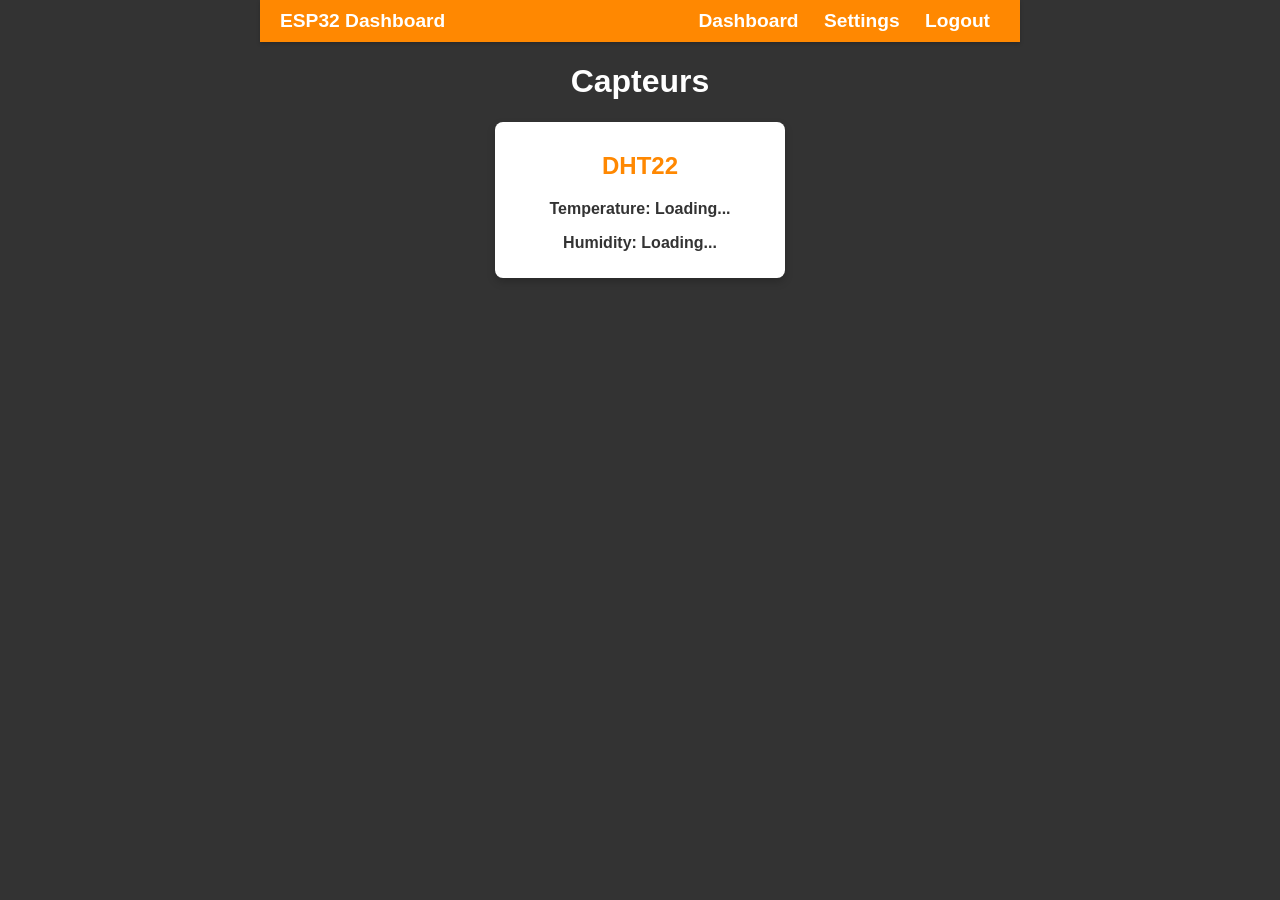
==== esp32/data/index.html @ 64adc0a6 "First commit This is a refactored version of the ESP32-Web-Server codebase. I have streamlined the p" ====
<!DOCTYPE html>
<html lang="en">
<head>
  <title>ESP32 Dashboard</title>
  <meta charset="UTF-8">
  <meta name="viewport" content="width=device-width, initial-scale=1">
  <link rel="stylesheet" href="style.css">
</head>
<body>
  <div class="nav">
    <span>ESP32 Dashboard</span>
    <div>
      <a href="/">Dashboard</a>
      <a href="/settings">Settings</a>
      <a href="/logout">Logout</a>
    </div>
  </div>

  <h1>Capteurs</h1>
  <div class="card">
    <h2>DHT22</h2>
    <p id="temperature">Temperature: Loading...</p>
    <p id="humidity">Humidity: Loading...</p>
  </div>
  
  <script src="script.js"></script>
</body>
</html>
---- esp32/data/style.css ----
body {
  font-family: Arial, sans-serif;
  background: rgb(51, 51, 51);
  padding: 0;
  margin: 0;
  text-align: center;
}
.nav {
  background: #ff8801;
  color: white;
  width: 90%;
  max-width: 720px;
  padding: 10px 20px;
  margin: 0px auto;
  display: flex;
  justify-content: space-between;
  align-items: center;
  box-shadow: 0 2px 4px rgba(0, 0, 0, 0.2);
  font-size: 1.2em;
  font-weight: bold;
}
.nav a {
  color: white;
  text-decoration: none;
  margin: 0 10px;
}
.nav a:hover {
  text-decoration: underline;
}
h1, h2 {
  color: white;
}
.container {
  background: white;
  margin: 20px auto;
  padding: 20px;
  border-radius: 10px;
  max-width: 400px;
  width: 90%;
  box-shadow: 0 4px 8px rgba(0, 0, 0, 0.2);
  text-align: center;
}
.container h2 {
  color: #ff8801;
}
.card {
  background: white;
  padding: 10px 20px;
  border-radius: 8px;
  box-shadow: 0 4px 8px rgba(0, 0, 0, 0.2);
  text-align: center;
  margin: 20px auto;
  width: 250px;
}
.card h2 { color: #ff8801; }
.card p { color: #333; font-weight: bold;}

label {
  display: block;
  margin-bottom: 5px;
  font-weight: bold;
  text-align: start;
  margin-left: 10%;
}
input, select {
  width: 80%;
  margin-bottom: 15px;
  padding: 10px;
  border: 0px;
  border-bottom: 1px solid;
  font-size: 1em;
  background-color: #fff;
}
input:focus, select:focus { outline: none; }
button {
  background: #ff8801;
  color: white;
  padding: 10px;
  margin-bottom: 10px;
  border: none;
  border-radius: 5px;
  cursor: pointer;
  width: 85%;
  font-size: 1em;
}
button:hover { background-color: #ffa43d; }
hr { margin: 30px 0px; }
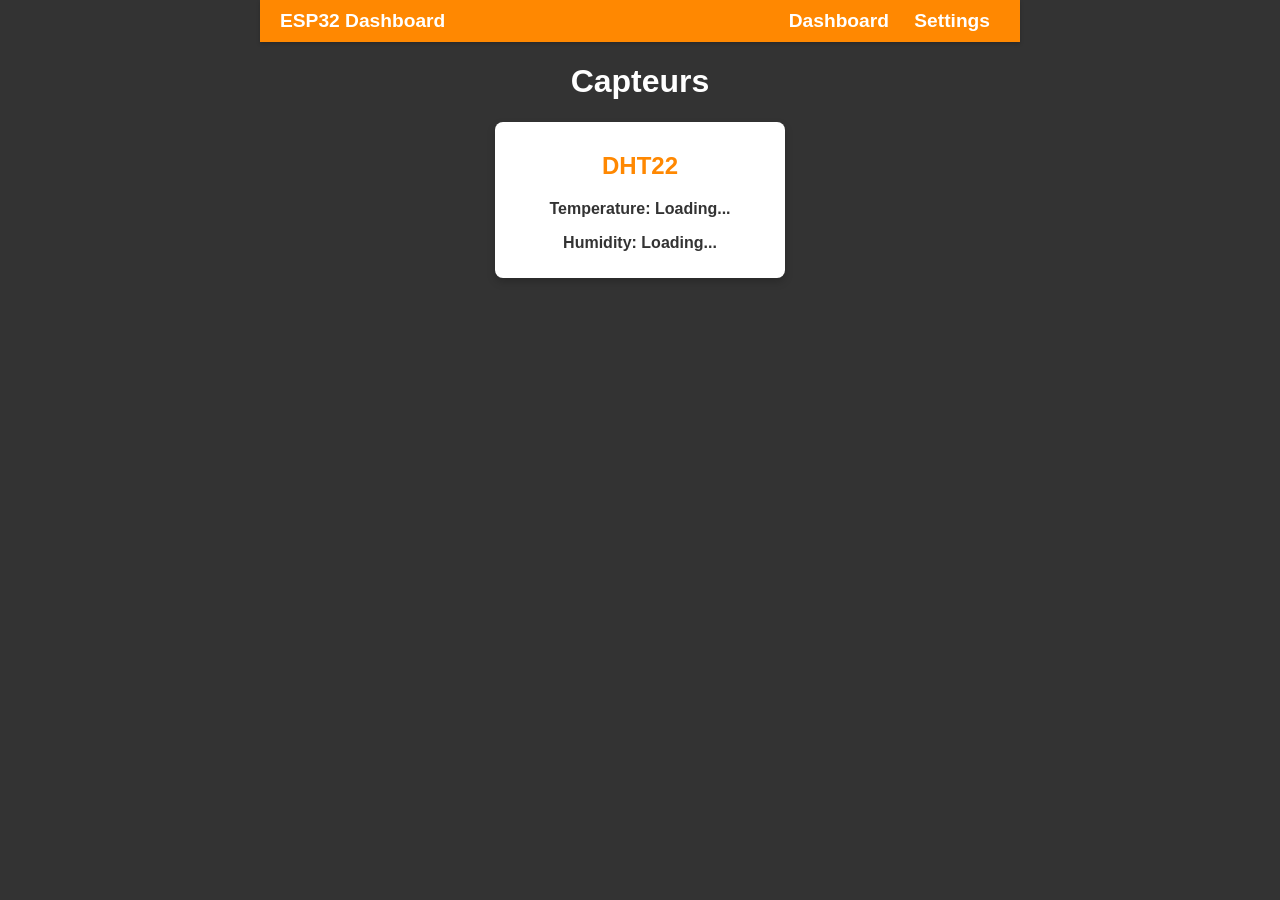
==== commit 8d14a478: "Updated login, reworked some logic and fixed some bugs" ====
--- a/esp32/data/index.html
+++ b/esp32/data/index.html
@@ -12,7 +12,6 @@
     <div>
       <a href="/">Dashboard</a>
       <a href="/settings">Settings</a>
-      <a href="/logout">Logout</a>
     </div>
   </div>
 
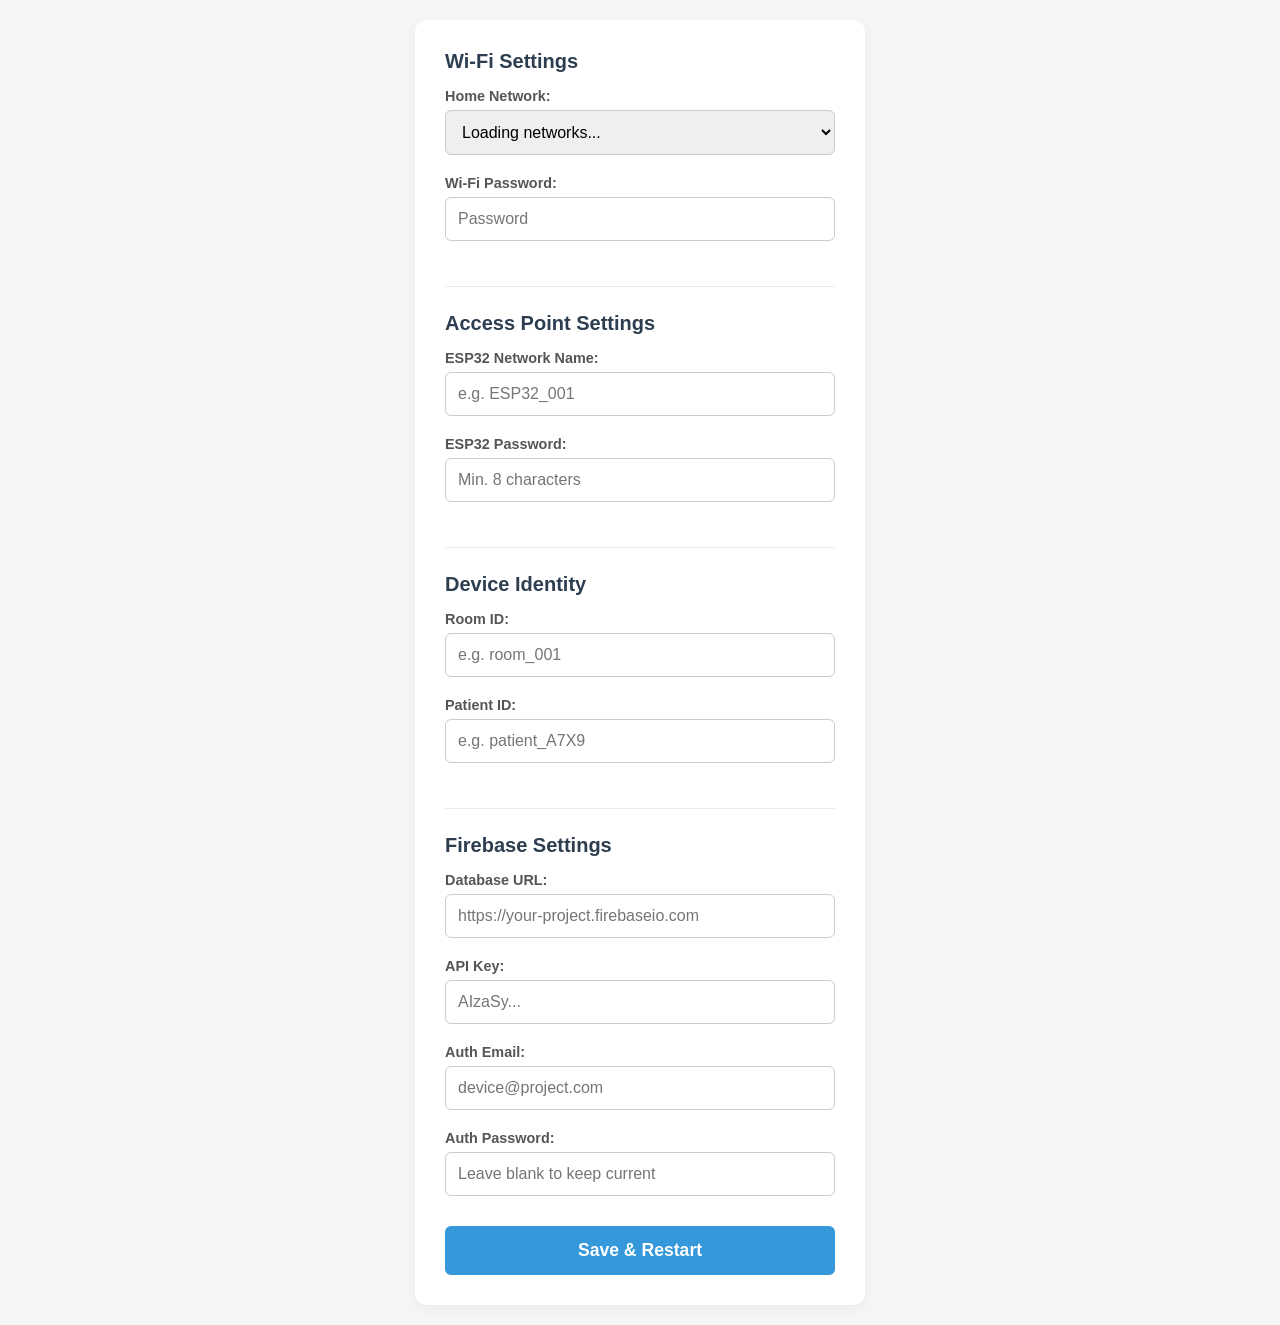
==== commit a6d77964: "Updated website - Removed dashboard as it is no longer needed here. - Rewrote the interface to make " ====
--- a/esp32/data/index.html
+++ b/esp32/data/index.html
@@ -1,27 +1,98 @@
+<!DOCTYPE html>
 <!DOCTYPE html>
 <html lang="en">
-<head>
-  <title>ESP32 Dashboard</title>
-  <meta charset="UTF-8">
-  <meta name="viewport" content="width=device-width, initial-scale=1">
-  <link rel="stylesheet" href="style.css">
-</head>
-<body>
-  <div class="nav">
-    <span>ESP32 Dashboard</span>
-    <div>
-      <a href="/">Dashboard</a>
-      <a href="/settings">Settings</a>
+  <head>
+    <title>ESP32 Configuration</title>
+    <meta charset="UTF-8">
+    <meta name="viewport" content="width=device-width, initial-scale=1">
+    <link rel="stylesheet" href="style.css">
+  </head>
+  <body>
+    <div class="container">
+      <form action="/update_settings" method="POST">
+        
+        <h2>Wi-Fi Settings</h2>
+        <label for="ssid">Home Network:</label>
+        <select id="ssid" name="ssid">
+          <option value="Null">Loading networks...</option>
+        </select>
+
+        <label for="wifi_password">Wi-Fi Password:</label>
+        <input type="password" id="wifi_password" name="wifi_password" placeholder="Password">
+
+        <hr>
+        
+        <h2>Access Point Settings</h2>
+        <label for="apssid">ESP32 Network Name:</label>
+        <input type="text" id="apssid" name="apssid" placeholder="e.g. ESP32_001">
+
+        <label for="ap_password">ESP32 Password:</label>
+        <input type="password" id="ap_password" name="ap_password" placeholder="Min. 8 characters">
+
+        <hr>
+        
+        <h2>Device Identity</h2>
+        <label for="room_id">Room ID:</label>
+        <input type="text" id="room_id" name="room_id" placeholder="e.g. room_001">
+
+        <label for="patient_id">Patient ID:</label>
+        <input type="text" id="patient_id" name="patient_id" placeholder="e.g. patient_A7X9">
+
+        <hr>
+        
+        <h2>Firebase Settings</h2>
+        <label for="fb_url">Database URL:</label>
+        <input type="text" id="fb_url" name="fb_url" placeholder="https://your-project.firebaseio.com">
+
+        <label for="fb_api_key">API Key:</label>
+        <input type="text" id="fb_api_key" name="fb_api_key" placeholder="AIzaSy...">
+
+        <label for="fb_email">Auth Email:</label>
+        <input type="email" id="fb_email" name="fb_email" placeholder="device@project.com">
+
+        <label for="fb_password">Auth Password:</label>
+        <input type="password" id="fb_password" name="fb_password" placeholder="Leave blank to keep current">
+
+        <button type="submit">Save & Restart</button>
+      </form>
     </div>
-  </div>
 
-  <h1>Capteurs</h1>
-  <div class="card">
-    <h2>DHT22</h2>
-    <p id="temperature">Temperature: Loading...</p>
-    <p id="humidity">Humidity: Loading...</p>
-  </div>
-  
-  <script src="script.js"></script>
-</body>
+    <script>
+      // Fetch variables from the ESP32 to populate the HTML dynamically
+      function fetchSettings(isFirstLoad = false) {
+        fetch('/api/get_settings')
+          .then(response => response.json())
+          .then(data => {
+            // Update the WiFi dropdown
+            if (data.wifiOptions && data.wifiOptions !== "") {
+              document.getElementById('ssid').innerHTML = data.wifiOptions; 
+            } else {
+              document.getElementById('ssid').innerHTML = '<option value="Null">Scanning... Please wait.</option>';
+            }
+
+            // Update the text fields on the first load so we don't interrupt the user's typing
+            if (isFirstLoad) {
+              document.getElementById('fb_url').value = data.fb_url || '';
+              document.getElementById('fb_api_key').value = data.fb_api_key || '';
+              document.getElementById('fb_email').value = data.fb_email || '';
+              document.getElementById('room_id').value = data.room_id || '';
+              document.getElementById('patient_id').value = data.patient_id || '';
+            }
+          })
+          .catch(err => console.error("Error fetching settings:", err));
+      }
+
+      fetchSettings(true);
+
+      // Run the fetch periodically for WiFi scanning
+      setInterval(() => fetchSettings(false), 5000);
+
+      // Handle success or error popups based on the URL
+      const params = new URLSearchParams(window.location.search);
+      if (params.has('error')) {
+        alert('Error: No Changes Made or Invalid Input!');
+        window.location.href = '/'; // Clean URL
+      }
+    </script>
+  </body>
 </html>
--- a/esp32/data/style.css
+++ b/esp32/data/style.css
@@ -1,87 +1,85 @@
+/* General Page Styling */
 body {
-  font-family: Arial, sans-serif;
-  background: rgb(51, 51, 51);
-  padding: 0;
-  margin: 0;
-  text-align: center;
+    font-family: 'Segoe UI', Tahoma, Geneva, Verdana, sans-serif;
+    background-color: #f4f7f6;
+    color: #333;
+    margin: 0;
+    padding: 20px;
+    display: flex;
+    justify-content: center;
 }
-.nav {
-  background: #ff8801;
-  color: white;
-  width: 90%;
-  max-width: 720px;
-  padding: 10px 20px;
-  margin: 0px auto;
-  display: flex;
-  justify-content: space-between;
-  align-items: center;
-  box-shadow: 0 2px 4px rgba(0, 0, 0, 0.2);
-  font-size: 1.2em;
-  font-weight: bold;
+
+/* Main Form Container */
+.container {
+    background-color: #ffffff;
+    max-width: 450px;
+    width: 100%;
+    padding: 30px;
+    border-radius: 12px;
+    box-shadow: 0 4px 15px rgba(0, 0, 0, 0.05);
+    box-sizing: border-box;
 }
-.nav a {
-  color: white;
-  text-decoration: none;
-  margin: 0 10px;
+
+/* Typography */
+h2 {
+    font-size: 1.25rem;
+    color: #2c3e50;
+    margin-top: 0;
+    margin-bottom: 15px;
 }
-.nav a:hover {
-  text-decoration: underline;
-}
-h1, h2 {
-  color: white;
-}
-.container {
-  background: white;
-  margin: 20px auto;
-  padding: 20px;
-  border-radius: 10px;
-  max-width: 400px;
-  width: 90%;
-  box-shadow: 0 4px 8px rgba(0, 0, 0, 0.2);
-  text-align: center;
-}
-.container h2 {
-  color: #ff8801;
-}
-.card {
-  background: white;
-  padding: 10px 20px;
-  border-radius: 8px;
-  box-shadow: 0 4px 8px rgba(0, 0, 0, 0.2);
-  text-align: center;
-  margin: 20px auto;
-  width: 250px;
-}
-.card h2 { color: #ff8801; }
-.card p { color: #333; font-weight: bold;}
 
 label {
-  display: block;
-  margin-bottom: 5px;
-  font-weight: bold;
-  text-align: start;
-  margin-left: 10%;
+    display: block;
+    font-size: 0.9rem;
+    font-weight: 600;
+    margin-bottom: 6px;
+    color: #555;
 }
-input, select {
-  width: 80%;
-  margin-bottom: 15px;
-  padding: 10px;
-  border: 0px;
-  border-bottom: 1px solid;
-  font-size: 1em;
-  background-color: #fff;
+
+/* Inputs and Dropdowns */
+input[type="text"],
+input[type="password"],
+input[type="email"],
+select {
+    width: 100%;
+    padding: 12px;
+    margin-bottom: 20px;
+    border: 1px solid #ccc;
+    border-radius: 6px;
+    font-size: 1rem;
+    box-sizing: border-box;
+    transition: border-color 0.3s;
 }
-input:focus, select:focus { outline: none; }
+
+input:focus, select:focus {
+    outline: none;
+    border-color: #3498db;
+    box-shadow: 0 0 5px rgba(52, 152, 219, 0.2);
+}
+
+/* Dividers */
+hr {
+    border: 0;
+    height: 1px;
+    background-color: #eaeaea;
+    margin: 25px 0;
+}
+
+/* Submit Button */
 button {
-  background: #ff8801;
-  color: white;
-  padding: 10px;
-  margin-bottom: 10px;
-  border: none;
-  border-radius: 5px;
-  cursor: pointer;
-  width: 85%;
-  font-size: 1em;
+    width: 100%;
+    background-color: #3498db;
+    color: white;
+    padding: 14px;
+    font-size: 1.1rem;
+    font-weight: bold;
+    border: none;
+    border-radius: 6px;
+    cursor: pointer;
+    transition: background-color 0.3s;
+    margin-top: 10px;
 }
-button:hover { background-color: #ffa43d; }
-hr { margin: 30px 0px; }
+
+button:hover {
+    background-color: #2980b9;
+}
